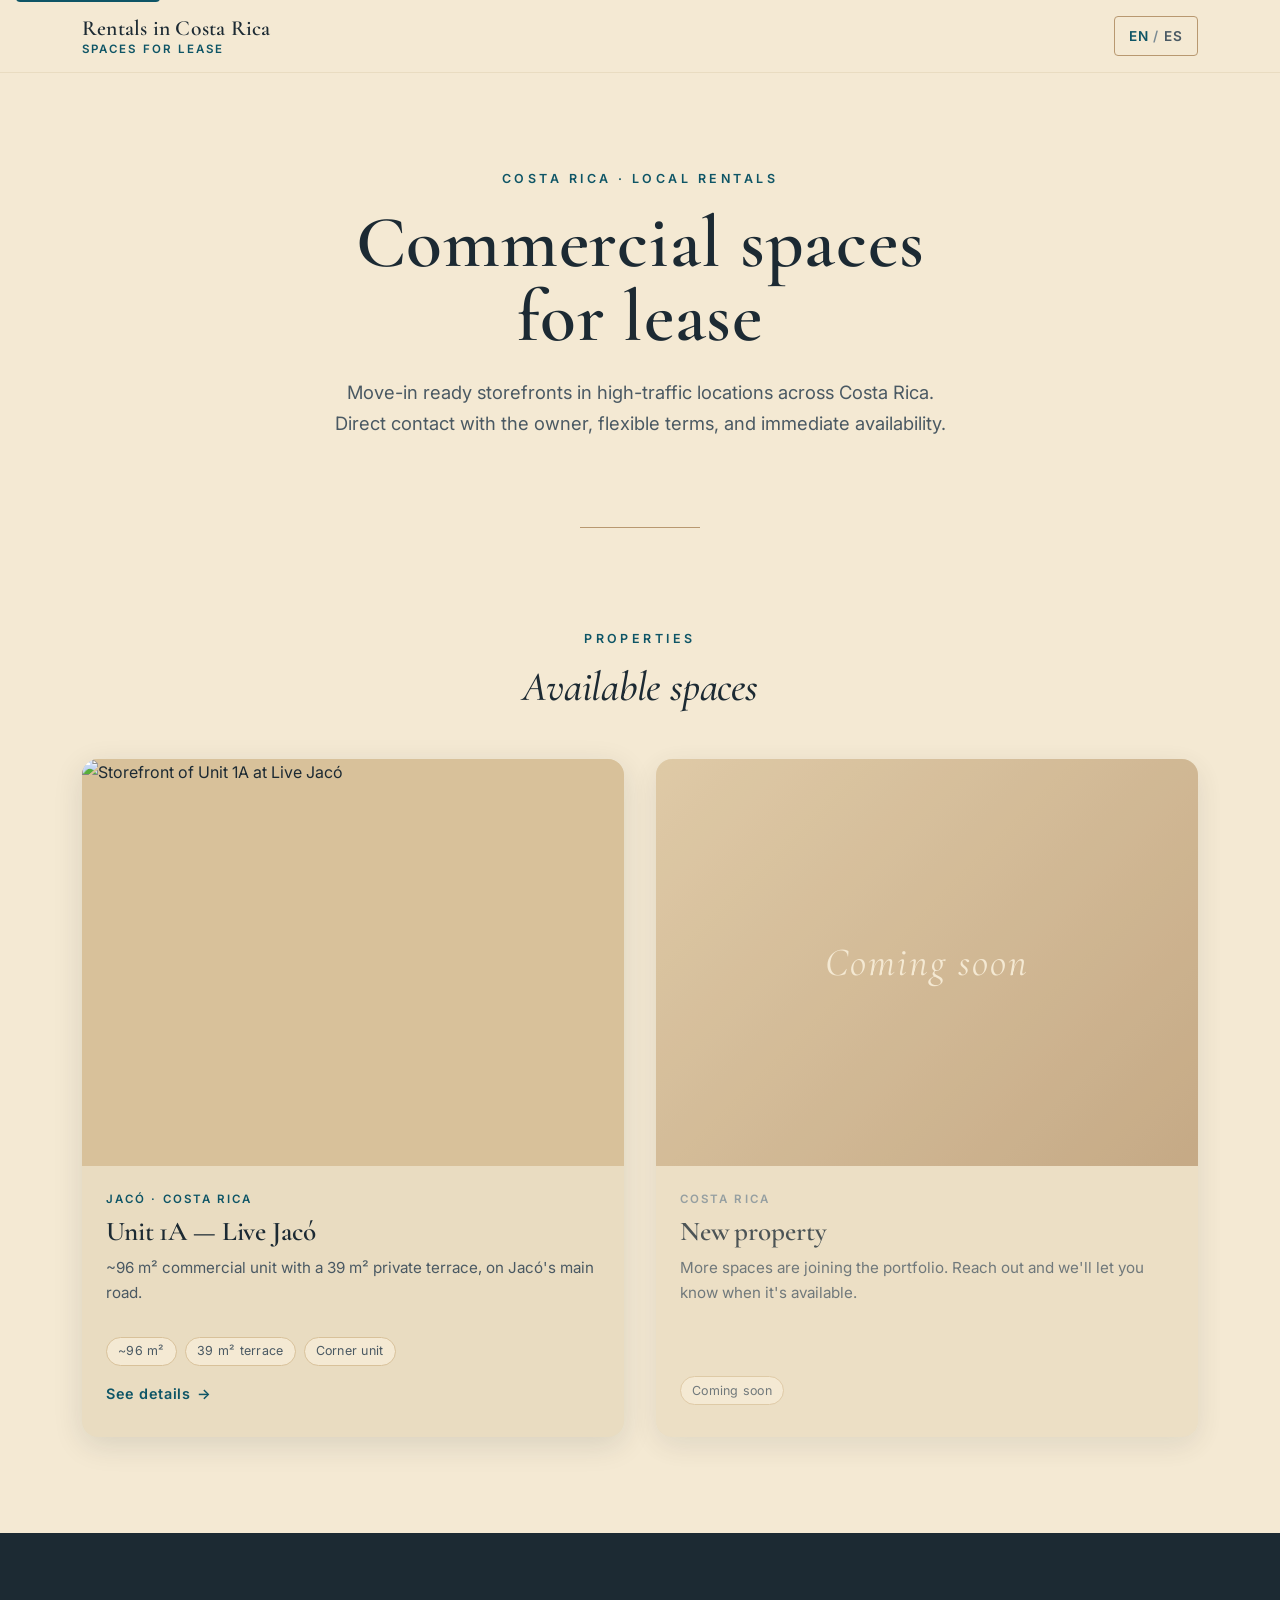
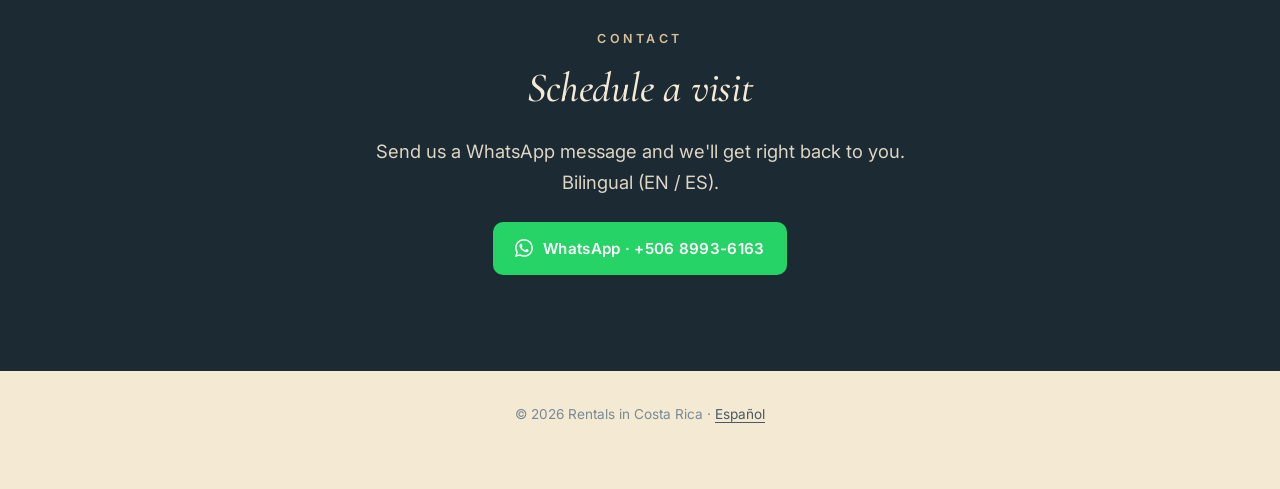
==== docs/index.html @ 7b813b88 "Initial commit: rentalincostarica.com home (bilingual ES/EN)" ====
<!doctype html>
<html lang="es">
<head>
  <meta charset="utf-8">
  <meta name="viewport" content="width=device-width, initial-scale=1">
  <title>Rentals in Costa Rica — Locales comerciales en alquiler</title>
  <meta name="description" content="Locales comerciales en alquiler en Costa Rica. Espacios listos para tu negocio en zonas de alto tránsito.">
  <meta name="theme-color" content="#0e5566">

  <link rel="canonical" href="https://rentalincostarica.com/">
  <link rel="alternate" hreflang="es" href="https://rentalincostarica.com/">
  <link rel="alternate" hreflang="en" href="https://rentalincostarica.com/en/">
  <link rel="alternate" hreflang="x-default" href="https://rentalincostarica.com/">

  <!-- Open Graph -->
  <meta property="og:type" content="website">
  <meta property="og:locale" content="es_CR">
  <meta property="og:locale:alternate" content="en_US">
  <meta property="og:title" content="Rentals in Costa Rica — Locales comerciales en alquiler">
  <meta property="og:description" content="Locales comerciales en alquiler en Costa Rica. Espacios listos para tu negocio.">
  <meta property="og:url" content="https://rentalincostarica.com/">
  <meta name="twitter:card" content="summary_large_image">

  <!-- Fonts -->
  <link rel="preconnect" href="https://fonts.googleapis.com">
  <link rel="preconnect" href="https://fonts.gstatic.com" crossorigin>
  <link href="https://fonts.googleapis.com/css2?family=Cormorant+Garamond:ital,wght@0,500;0,600;0,700;1,500;1,600&family=Inter:wght@400;500;600;700&display=swap" rel="stylesheet">

  <link rel="stylesheet" href="css/style.css">

  <!-- Auto-redirect to /en/ on first visit if browser prefers non-Spanish -->
  <script>
    (function () {
      try {
        var saved = localStorage.getItem('lang');
        if (saved === 'en') { location.replace('en/' + (location.hash || '')); return; }
        if (saved === 'es') return;
        var nav = (navigator.language || navigator.userLanguage || '').toLowerCase();
        if (nav && nav.indexOf('es') !== 0) {
          location.replace('en/' + (location.hash || ''));
        }
      } catch (e) { /* localStorage may be unavailable */ }
    })();
  </script>
</head>
<body>

<a class="skip-link" href="#contenido">Saltar al contenido</a>

<header class="site-header">
  <div class="site-header__inner">
    <a class="brand" href="./" aria-label="Rentals in Costa Rica — Inicio">
      <span class="brand__name">Rentals in Costa Rica</span>
      <span class="brand__sub">Locales en alquiler</span>
    </a>
    <a class="lang-toggle" href="en/" aria-label="Switch to English">
      <span class="lang-toggle__current">ES</span>
      <span class="lang-toggle__sep">/</span>
      <span class="lang-toggle__other">EN</span>
    </a>
  </div>
</header>

<main id="contenido">

  <!-- ============ HERO ============ -->
  <section class="hero">
    <div class="hero__inner">
      <p class="eyebrow">Costa Rica · Local Rentals</p>
      <h1>Locales comerciales<br>en alquiler</h1>
      <p class="lead">
        Espacios listos para tu negocio en zonas de alto tránsito de Costa Rica.
        Atención directa con la propietaria, condiciones flexibles y entrega inmediata.
      </p>
    </div>
  </section>

  <!-- ============ PROPIEDADES ============ -->
  <section class="section" id="propiedades">
    <div class="container">
      <div class="section-head">
        <p class="eyebrow">Propiedades</p>
        <h2>Espacios disponibles</h2>
      </div>

      <div class="props">

        <!-- Local 1A · Live Jacó -->
        <a class="prop" href="/jaco-live-local/" aria-label="Ver Local 1A en Live Jacó">
          <div class="prop__img">
            <img src="/jaco-live-local/images/gallery/fachada-600.webp"
                 alt="Fachada del Local 1A en Live Jacó"
                 width="600" height="451"
                 loading="lazy"
                 onerror="this.onerror=null;this.src='/jaco-live-local/images/gallery/fachada-600.jpg';">
          </div>
          <div class="prop__body">
            <p class="prop__loc">Jacó · Costa Rica</p>
            <h3 class="prop__title">Local 1A — Live Jacó</h3>
            <p class="prop__sub">Local comercial de ~96 m² con terraza privada de 39 m², sobre la calle principal de Jacó.</p>
            <div class="prop__meta">
              <span class="prop__tag">~96 m²</span>
              <span class="prop__tag">Terraza 39 m²</span>
              <span class="prop__tag">Esquinero</span>
            </div>
            <span class="prop__cta">Ver detalles</span>
          </div>
        </a>

        <!-- Placeholder próxima propiedad -->
        <div class="prop prop--soon" aria-label="Nueva propiedad próximamente">
          <div class="prop__img">
            <div class="prop__placeholder">Próximamente</div>
          </div>
          <div class="prop__body">
            <p class="prop__loc">Costa Rica</p>
            <h3 class="prop__title">Nueva propiedad</h3>
            <p class="prop__sub">Estamos sumando más espacios al portafolio. Contactanos si querés que te avisemos cuando esté disponible.</p>
            <div class="prop__meta">
              <span class="prop__tag">Próximamente</span>
            </div>
          </div>
        </div>

      </div>
    </div>
  </section>

  <!-- ============ CONTACTO ============ -->
  <section class="section section--dark contact" id="contacto">
    <div class="container-narrow">
      <p class="eyebrow">Contacto</p>
      <h2>Coordiná una visita</h2>
      <p class="lead">
        Escribinos por WhatsApp y te respondemos directamente. Atención bilingüe (ES / EN).
      </p>
      <a class="btn btn--whatsapp"
         href="https://wa.me/50689936163?text=Hola%2C%20me%20interesa%20conocer%20las%20propiedades%20disponibles."
         target="_blank" rel="noopener">
        <svg class="btn-icon" viewBox="0 0 24 24" fill="currentColor" aria-hidden="true">
          <path d="M17.472 14.382c-.297-.149-1.758-.867-2.03-.967-.273-.099-.471-.148-.67.15-.197.297-.767.966-.94 1.164-.173.199-.347.223-.644.075-.297-.15-1.255-.463-2.39-1.475-.883-.788-1.48-1.761-1.653-2.059-.173-.297-.018-.458.13-.606.134-.133.298-.347.446-.52.149-.174.198-.298.298-.497.099-.198.05-.371-.025-.52-.075-.149-.669-1.612-.916-2.207-.242-.579-.487-.5-.669-.51l-.57-.01c-.198 0-.52.074-.792.372s-1.04 1.016-1.04 2.479 1.065 2.876 1.213 3.074c.149.198 2.095 3.2 5.077 4.487.709.306 1.262.489 1.694.625.712.227 1.36.195 1.871.118.571-.085 1.758-.719 2.006-1.413.247-.694.247-1.289.173-1.413-.074-.124-.272-.198-.57-.347zM12.05 21.785h-.004a9.87 9.87 0 0 1-5.031-1.378l-.361-.214-3.741.982.998-3.648-.235-.374a9.86 9.86 0 0 1-1.51-5.26c.001-5.45 4.436-9.884 9.889-9.884 2.64 0 5.122 1.03 6.988 2.898a9.825 9.825 0 0 1 2.893 6.99c-.003 5.45-4.437 9.884-9.886 9.884zm8.413-18.297A11.815 11.815 0 0 0 12.05 0C5.495 0 .16 5.335.157 11.892c0 2.096.547 4.142 1.588 5.945L.057 24l6.305-1.654a11.882 11.882 0 0 0 5.683 1.448h.005c6.554 0 11.89-5.335 11.893-11.892a11.821 11.821 0 0 0-3.48-8.413z"/>
        </svg>
        WhatsApp · +506 8993-6163
      </a>
    </div>
  </section>

</main>

<footer class="site-footer">
  <div class="container">
    <p>© <span id="y"></span> Rentals in Costa Rica · <a href="en/">English</a></p>
  </div>
  <script>document.getElementById('y').textContent = new Date().getFullYear();</script>
</footer>

</body>
</html>
---- docs/css/style.css ----
/* ============================================================
   Rentals in Costa Rica — Home / Portfolio
   Shares the visual language of the Live Jacó site:
   warm cream background, teal primary, sand accents,
   Cormorant Garamond serif + Inter sans.
   ============================================================ */

/* ---------- Reset & base ---------- */
*, *::before, *::after { box-sizing: border-box; }
html { -webkit-text-size-adjust: 100%; scroll-behavior: smooth; }
@media (prefers-reduced-motion: reduce) {
  html { scroll-behavior: auto; }
  *, *::before, *::after { animation-duration: 0.001ms !important; transition-duration: 0.001ms !important; }
}
body {
  margin: 0;
  font-family: var(--font-body);
  font-size: 16px;
  line-height: 1.65;
  color: var(--c-ink);
  background: var(--c-cream);
  -webkit-font-smoothing: antialiased;
  text-rendering: optimizeLegibility;
}
img { max-width: 100%; height: auto; display: block; }
a { color: var(--c-primary); text-underline-offset: 3px; text-decoration-thickness: 1px; }
a:hover { text-decoration-thickness: 2px; }
button { font: inherit; cursor: pointer; }
:focus-visible { outline: 3px solid var(--c-accent); outline-offset: 3px; border-radius: 4px; }

/* ---------- Tokens ---------- */
:root {
  --c-dark: #1c2a33;
  --c-dark-2: #243641;
  --c-primary: #0e5566;
  --c-primary-light: #3d8593;
  --c-cream: #f4e9d3;
  --c-cream-2: #e9dcc1;
  --c-sand: #d8c19a;
  --c-sand-dark: #b89870;
  --c-accent: #b8702f;
  --c-accent-dark: #9a5a23;
  --c-ink: #1c2a33;
  --c-ink-soft: #4a5963;
  --c-ink-mute: #7a8a93;
  --c-on-dark: #f4e9d3;
  --c-whatsapp: #25d366;
  --c-whatsapp-dark: #1ebe5b;

  --font-display: "Cormorant Garamond", "Playfair Display", Georgia, "Times New Roman", serif;
  --font-body: "Inter", -apple-system, BlinkMacSystemFont, "Segoe UI", Roboto, "Helvetica Neue", Arial, sans-serif;

  --radius-sm: 4px;
  --radius: 10px;
  --radius-lg: 16px;
  --shadow-soft: 0 8px 30px rgba(28, 42, 51, 0.12);
  --shadow-img: 0 16px 40px rgba(28, 42, 51, 0.25);

  --container: 1180px;
  --container-narrow: 880px;

  --space-1: 0.5rem;
  --space-2: 1rem;
  --space-3: 1.5rem;
  --space-4: 2rem;
  --space-5: 3rem;
  --space-6: 4rem;
  --space-7: 6rem;
  --space-8: 8rem;
}

/* ---------- Typography ---------- */
h1, h2, h3, h4 {
  font-family: var(--font-display);
  font-weight: 600;
  line-height: 1.1;
  margin: 0 0 var(--space-3);
  color: var(--c-ink);
  letter-spacing: -0.005em;
}
h1 {
  font-size: clamp(2.4rem, 5vw + 1rem, 4.6rem);
  font-weight: 600;
  letter-spacing: 0.01em;
  line-height: 1.0;
}
h2 {
  font-size: clamp(1.8rem, 3vw + 0.8rem, 2.6rem);
  font-weight: 500;
  font-style: italic;
}
h3 {
  font-size: clamp(1.05rem, 0.4vw + 1rem, 1.25rem);
  font-weight: 600;
  font-style: normal;
  font-family: var(--font-body);
  letter-spacing: 0.01em;
}
p { margin: 0 0 var(--space-2); }

.eyebrow {
  font-family: var(--font-body);
  font-size: 0.78rem;
  font-weight: 600;
  letter-spacing: 0.28em;
  text-transform: uppercase;
  color: var(--c-primary);
  margin-bottom: var(--space-2);
}

.lead {
  font-size: 1.15rem;
  color: var(--c-ink-soft);
  line-height: 1.7;
}

/* ---------- Layout ---------- */
.container { max-width: var(--container); margin: 0 auto; padding: 0 var(--space-4); }
.container-narrow { max-width: var(--container-narrow); margin: 0 auto; padding: 0 var(--space-4); }

.section { padding: var(--space-7) 0; }
.section--dark { background: var(--c-dark); color: var(--c-on-dark); }
.section--dark .eyebrow { color: var(--c-sand); }
.section--dark h2, .section--dark h3 { color: var(--c-on-dark); }

.skip-link {
  position: absolute; top: -40px; left: var(--space-2);
  background: var(--c-primary); color: white; padding: var(--space-1) var(--space-2);
  border-radius: var(--radius-sm); z-index: 100;
}
.skip-link:focus { top: var(--space-2); }

/* ---------- Header ---------- */
.site-header {
  position: sticky; top: 0; z-index: 50;
  background: var(--c-cream);
  border-bottom: 1px solid var(--c-cream-2);
}
.site-header__inner {
  max-width: var(--container);
  margin: 0 auto;
  padding: var(--space-2) var(--space-4);
  display: flex; align-items: center; justify-content: space-between;
  gap: var(--space-3);
}
.brand {
  display: flex; flex-direction: column;
  text-decoration: none; color: var(--c-ink);
  line-height: 1.1;
}
.brand__name {
  font-family: var(--font-display);
  font-size: 1.35rem;
  font-weight: 600;
  letter-spacing: 0.01em;
}
.brand__sub {
  font-size: 0.72rem;
  font-weight: 600;
  letter-spacing: 0.18em;
  text-transform: uppercase;
  color: var(--c-primary);
  margin-top: 2px;
}
.lang-toggle {
  display: inline-flex; align-items: center; gap: 0.25rem;
  font-weight: 600; font-size: 0.85rem;
  letter-spacing: 0.1em; text-transform: uppercase;
  text-decoration: none;
  padding: 0.5rem 0.85rem;
  border: 1px solid var(--c-sand-dark);
  border-radius: var(--radius-sm);
  color: var(--c-ink-soft);
  background: transparent;
}
.lang-toggle:hover { background: var(--c-cream-2); }
.lang-toggle__current { color: var(--c-primary); }
.lang-toggle__sep { color: var(--c-ink-mute); }

/* ---------- Hero ---------- */
.hero {
  padding: var(--space-7) 0 var(--space-6);
  position: relative;
  overflow: hidden;
}
.hero::after {
  content: ""; position: absolute;
  bottom: 0; left: 50%;
  transform: translateX(-50%);
  width: 120px; height: 1px;
  background: var(--c-sand-dark);
}
.hero__inner {
  max-width: var(--container-narrow);
  margin: 0 auto;
  padding: 0 var(--space-4);
  text-align: center;
}
.hero h1 { margin-bottom: var(--space-3); }
.hero .lead { max-width: 640px; margin: 0 auto var(--space-3); }

/* ---------- Property cards ---------- */
.props {
  display: grid;
  grid-template-columns: repeat(auto-fit, minmax(280px, 1fr));
  gap: var(--space-4);
}
.prop {
  display: flex; flex-direction: column;
  background: var(--c-cream-2);
  border-radius: var(--radius-lg);
  overflow: hidden;
  text-decoration: none;
  color: inherit;
  box-shadow: var(--shadow-soft);
  transition: transform 0.25s ease, box-shadow 0.25s ease;
}
.prop:hover {
  transform: translateY(-4px);
  box-shadow: 0 16px 40px rgba(28, 42, 51, 0.18);
}
.prop--soon { cursor: default; opacity: 0.78; }
.prop--soon:hover { transform: none; box-shadow: var(--shadow-soft); }
.prop__img {
  aspect-ratio: 4 / 3;
  background: var(--c-sand);
  position: relative;
  overflow: hidden;
}
.prop__img img {
  width: 100%; height: 100%; object-fit: cover;
}
.prop__placeholder {
  width: 100%; height: 100%;
  display: flex; align-items: center; justify-content: center;
  background: linear-gradient(135deg, var(--c-sand) 0%, var(--c-sand-dark) 100%);
  color: var(--c-cream);
  font-family: var(--font-display);
  font-size: 2.5rem;
  font-style: italic;
  letter-spacing: 0.05em;
}
.prop__body {
  padding: var(--space-3) var(--space-3) var(--space-4);
  display: flex; flex-direction: column;
  flex: 1;
}
.prop__loc {
  font-size: 0.72rem;
  font-weight: 600;
  letter-spacing: 0.18em;
  text-transform: uppercase;
  color: var(--c-primary);
  margin-bottom: var(--space-1);
}
.prop--soon .prop__loc { color: var(--c-ink-mute); }
.prop__title {
  font-family: var(--font-display);
  font-size: 1.7rem;
  font-weight: 600;
  margin: 0 0 var(--space-1);
  letter-spacing: -0.005em;
  line-height: 1.1;
}
.prop__sub {
  color: var(--c-ink-soft);
  font-size: 0.95rem;
  margin: 0 0 var(--space-2);
}
.prop__meta {
  display: flex; flex-wrap: wrap;
  gap: 0.5rem;
  margin-top: auto;
  padding-top: var(--space-2);
  font-size: 0.85rem;
  color: var(--c-ink-soft);
}
.prop__tag {
  background: var(--c-cream);
  border: 1px solid var(--c-sand);
  border-radius: 999px;
  padding: 0.2rem 0.7rem;
  font-size: 0.78rem;
  letter-spacing: 0.02em;
}
.prop__cta {
  display: inline-flex; align-items: center; gap: 0.4rem;
  margin-top: var(--space-2);
  color: var(--c-primary);
  font-weight: 600;
  font-size: 0.9rem;
  letter-spacing: 0.04em;
}
.prop__cta::after { content: "→"; transition: transform 0.2s; }
.prop:hover .prop__cta::after { transform: translateX(4px); }

/* ---------- Contact / dark band ---------- */
.contact { text-align: center; }
.contact .lead { max-width: 540px; margin: 0 auto var(--space-3); color: var(--c-on-dark); opacity: 0.9; }
.btn {
  display: inline-flex; align-items: center; gap: 0.6rem;
  padding: 0.85rem 1.4rem;
  border-radius: var(--radius);
  font-weight: 600;
  font-size: 0.95rem;
  letter-spacing: 0.02em;
  text-decoration: none;
  border: 0;
  transition: transform 0.15s, box-shadow 0.15s;
}
.btn--whatsapp {
  background: var(--c-whatsapp);
  color: white;
}
.btn--whatsapp:hover {
  background: var(--c-whatsapp-dark);
  transform: translateY(-1px);
  box-shadow: 0 6px 18px rgba(37, 211, 102, 0.35);
}
.btn-icon { width: 18px; height: 18px; flex-shrink: 0; }

/* ---------- Footer ---------- */
.site-footer {
  padding: var(--space-4) 0 var(--space-5);
  text-align: center;
  font-size: 0.85rem;
  color: var(--c-ink-mute);
}
.site-footer a { color: var(--c-ink-soft); }

/* ---------- Section heading helper ---------- */
.section-head { text-align: center; margin-bottom: var(--space-5); }
.section-head .eyebrow { display: inline-block; }

/* ---------- Responsive tweaks ---------- */
@media (max-width: 640px) {
  .section { padding: var(--space-6) 0; }
  .hero { padding: var(--space-5) 0 var(--space-5); }
  .site-header__inner { padding: var(--space-2); }
}
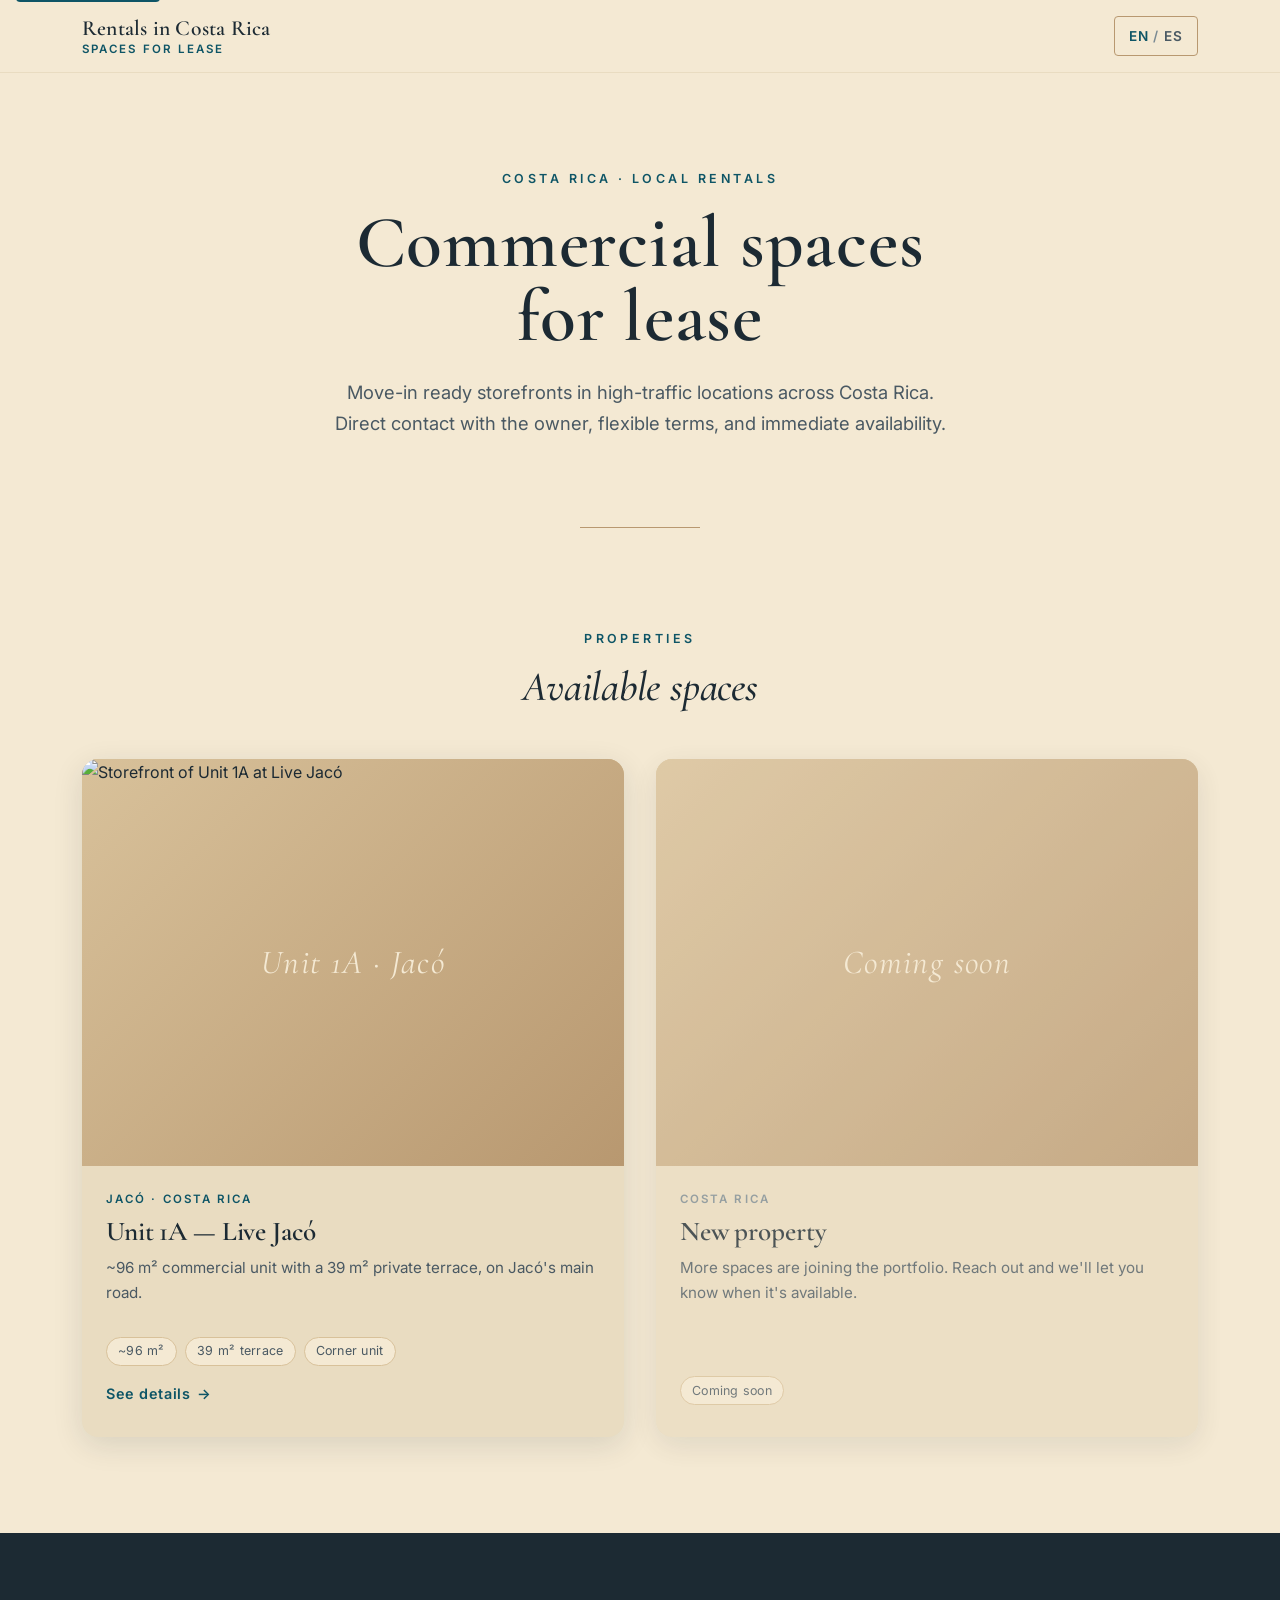
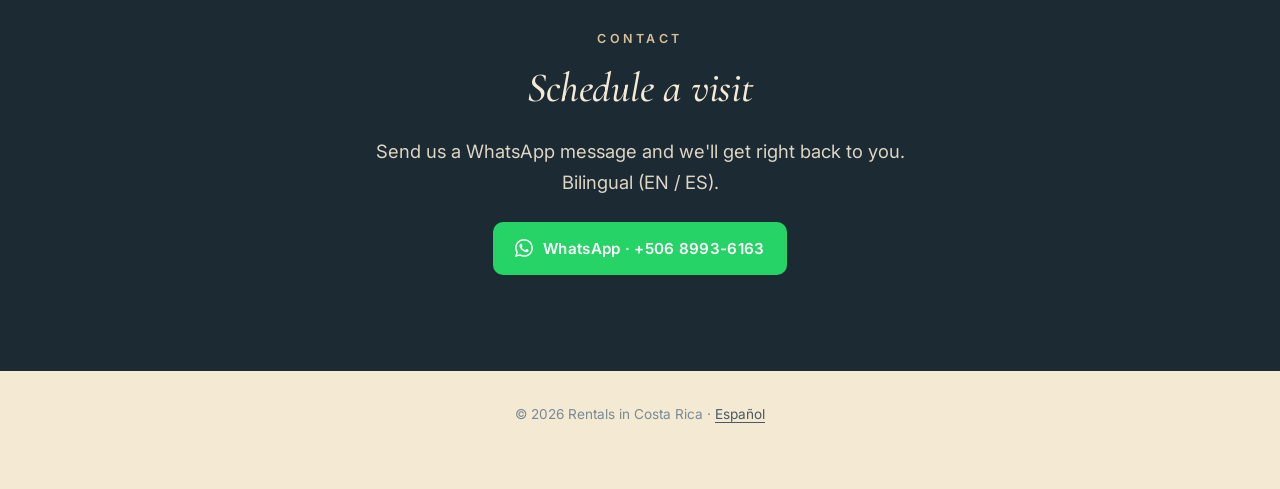
==== commit 1cf39be6: "Fix local preview: bundle Jaco card image, add placeholder fallback, localhost link swap" ====
--- a/docs/index.html
+++ b/docs/index.html
@@ -86,13 +86,14 @@
       <div class="props">
 
         <!-- Local 1A · Live Jacó -->
-        <a class="prop" href="/jaco-live-local/" aria-label="Ver Local 1A en Live Jacó">
+        <a class="prop" href="/jaco-live-local/" data-local-href="../../docs/" aria-label="Ver Local 1A en Live Jacó">
           <div class="prop__img">
-            <img src="/jaco-live-local/images/gallery/fachada-600.webp"
+            <div class="prop__placeholder" aria-hidden="true">Local 1A · Jacó</div>
+            <img src="images/properties/jaco-live-local.webp"
                  alt="Fachada del Local 1A en Live Jacó"
                  width="600" height="451"
                  loading="lazy"
-                 onerror="this.onerror=null;this.src='/jaco-live-local/images/gallery/fachada-600.jpg';">
+                 onerror="this.onerror=null;this.src='images/properties/jaco-live-local.jpg';">
           </div>
           <div class="prop__body">
             <p class="prop__loc">Jacó · Costa Rica</p>
@@ -154,5 +155,16 @@
   <script>document.getElementById('y').textContent = new Date().getFullYear();</script>
 </footer>
 
+
+<!-- Local dev convenience: swap absolute /jaco-live-local/ links to relative paths when on localhost -->
+<script>
+(function () {
+  if (location.hostname !== 'localhost' && location.hostname !== '127.0.0.1') return;
+  document.querySelectorAll('a[data-local-href]').forEach(function (a) {
+    a.setAttribute('href', a.getAttribute('data-local-href'));
+  });
+})();
+</script>
+
 </body>
 </html>
--- a/docs/css/style.css
+++ b/docs/css/style.css
@@ -228,17 +228,23 @@
   overflow: hidden;
 }
 .prop__img img {
-  width: 100%; height: 100%; object-fit: cover;
+  position: absolute; inset: 0;
+  width: 100%; height: 100%;
+  object-fit: cover;
+  z-index: 1;
 }
 .prop__placeholder {
-  width: 100%; height: 100%;
+  position: absolute; inset: 0;
   display: flex; align-items: center; justify-content: center;
   background: linear-gradient(135deg, var(--c-sand) 0%, var(--c-sand-dark) 100%);
   color: var(--c-cream);
   font-family: var(--font-display);
-  font-size: 2.5rem;
+  font-size: clamp(1.2rem, 2vw + 0.5rem, 2.2rem);
   font-style: italic;
-  letter-spacing: 0.05em;
+  letter-spacing: 0.04em;
+  text-align: center;
+  padding: 0 1rem;
+  z-index: 0;
 }
 .prop__body {
   padding: var(--space-3) var(--space-3) var(--space-4);
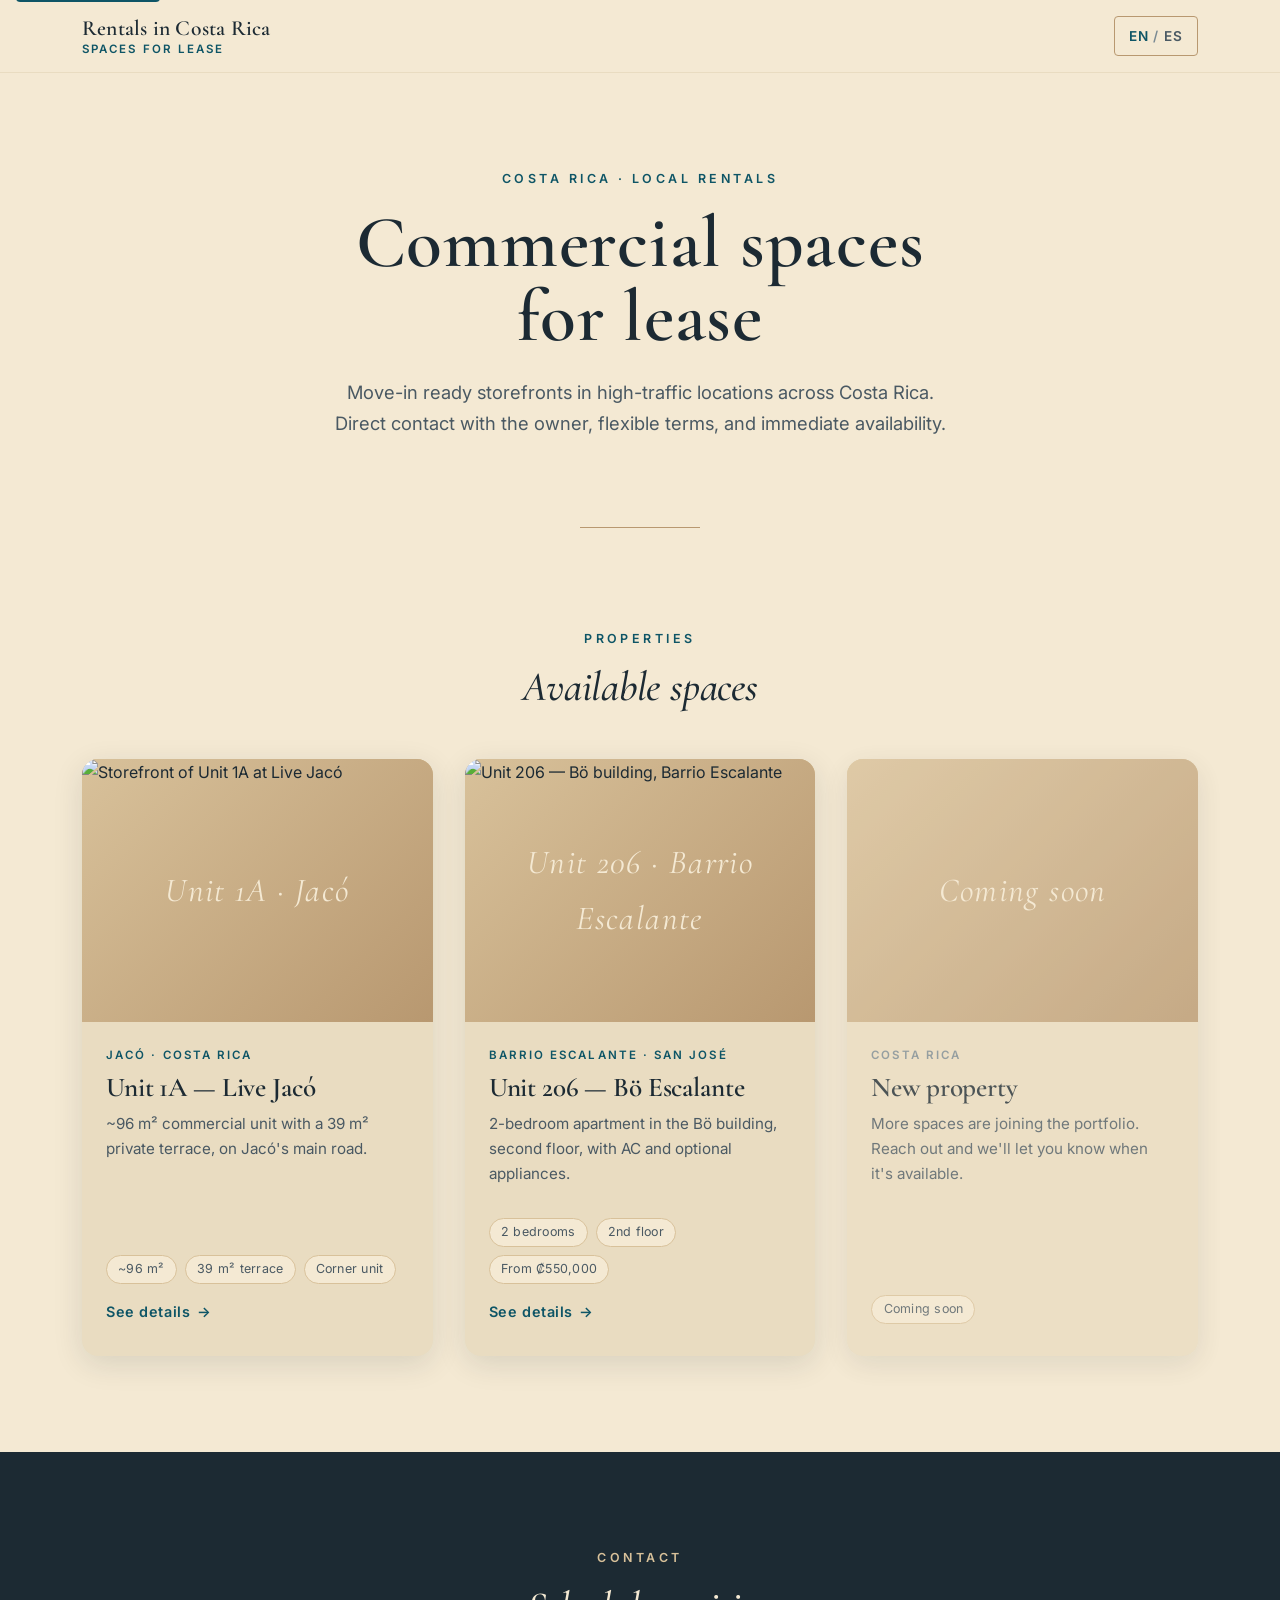
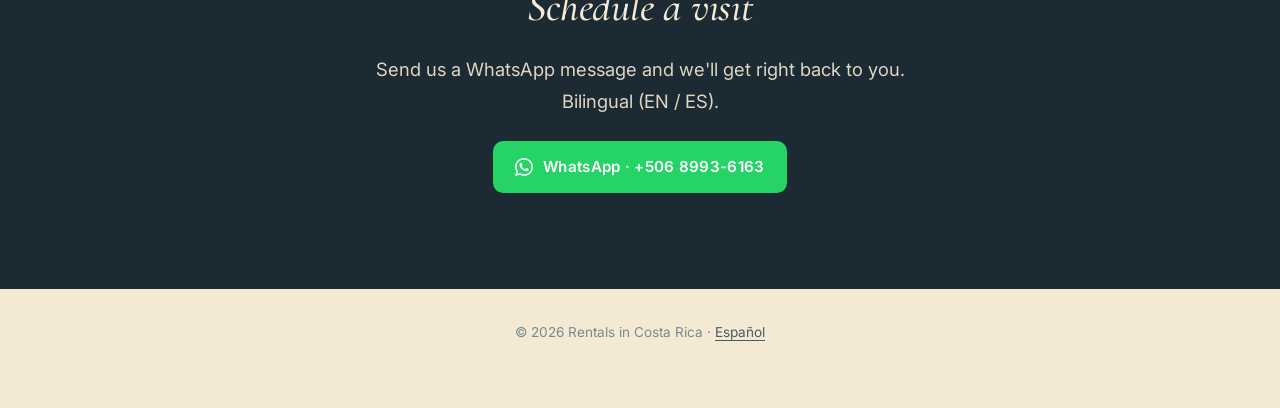
==== commit 06c752b1: "Add Apto 206 (Bö Escalante) listing to hub ES and EN cards link to /bo-206/ with the same pattern as" ====
--- a/docs/index.html
+++ b/docs/index.html
@@ -108,6 +108,29 @@
           </div>
         </a>
 
+        <!-- Apto 206 · Bö Escalante -->
+        <a class="prop" href="/bo-206/" data-local-href="../../bo-206/docs/" aria-label="Ver Apartamento 206 en Bö Escalante">
+          <div class="prop__img">
+            <div class="prop__placeholder" aria-hidden="true">Apto 206 · Barrio Escalante</div>
+            <img src="images/properties/bo-206.webp"
+                 alt="Apartamento 206 — Edificio Bö, Barrio Escalante"
+                 width="600" height="450"
+                 loading="lazy"
+                 onerror="this.onerror=null;this.src='images/properties/bo-206.jpg';">
+          </div>
+          <div class="prop__body">
+            <p class="prop__loc">Barrio Escalante · San José</p>
+            <h3 class="prop__title">Apto 206 — Bö Escalante</h3>
+            <p class="prop__sub">Apartamento de 2 habitaciones en el edificio Bö, segundo piso, con AC y electrodomésticos opcionales.</p>
+            <div class="prop__meta">
+              <span class="prop__tag">2 habitaciones</span>
+              <span class="prop__tag">Piso 2</span>
+              <span class="prop__tag">Desde ₡550.000</span>
+            </div>
+            <span class="prop__cta">Ver detalles</span>
+          </div>
+        </a>
+
         <!-- Placeholder próxima propiedad -->
         <div class="prop prop--soon" aria-label="Nueva propiedad próximamente">
           <div class="prop__img">
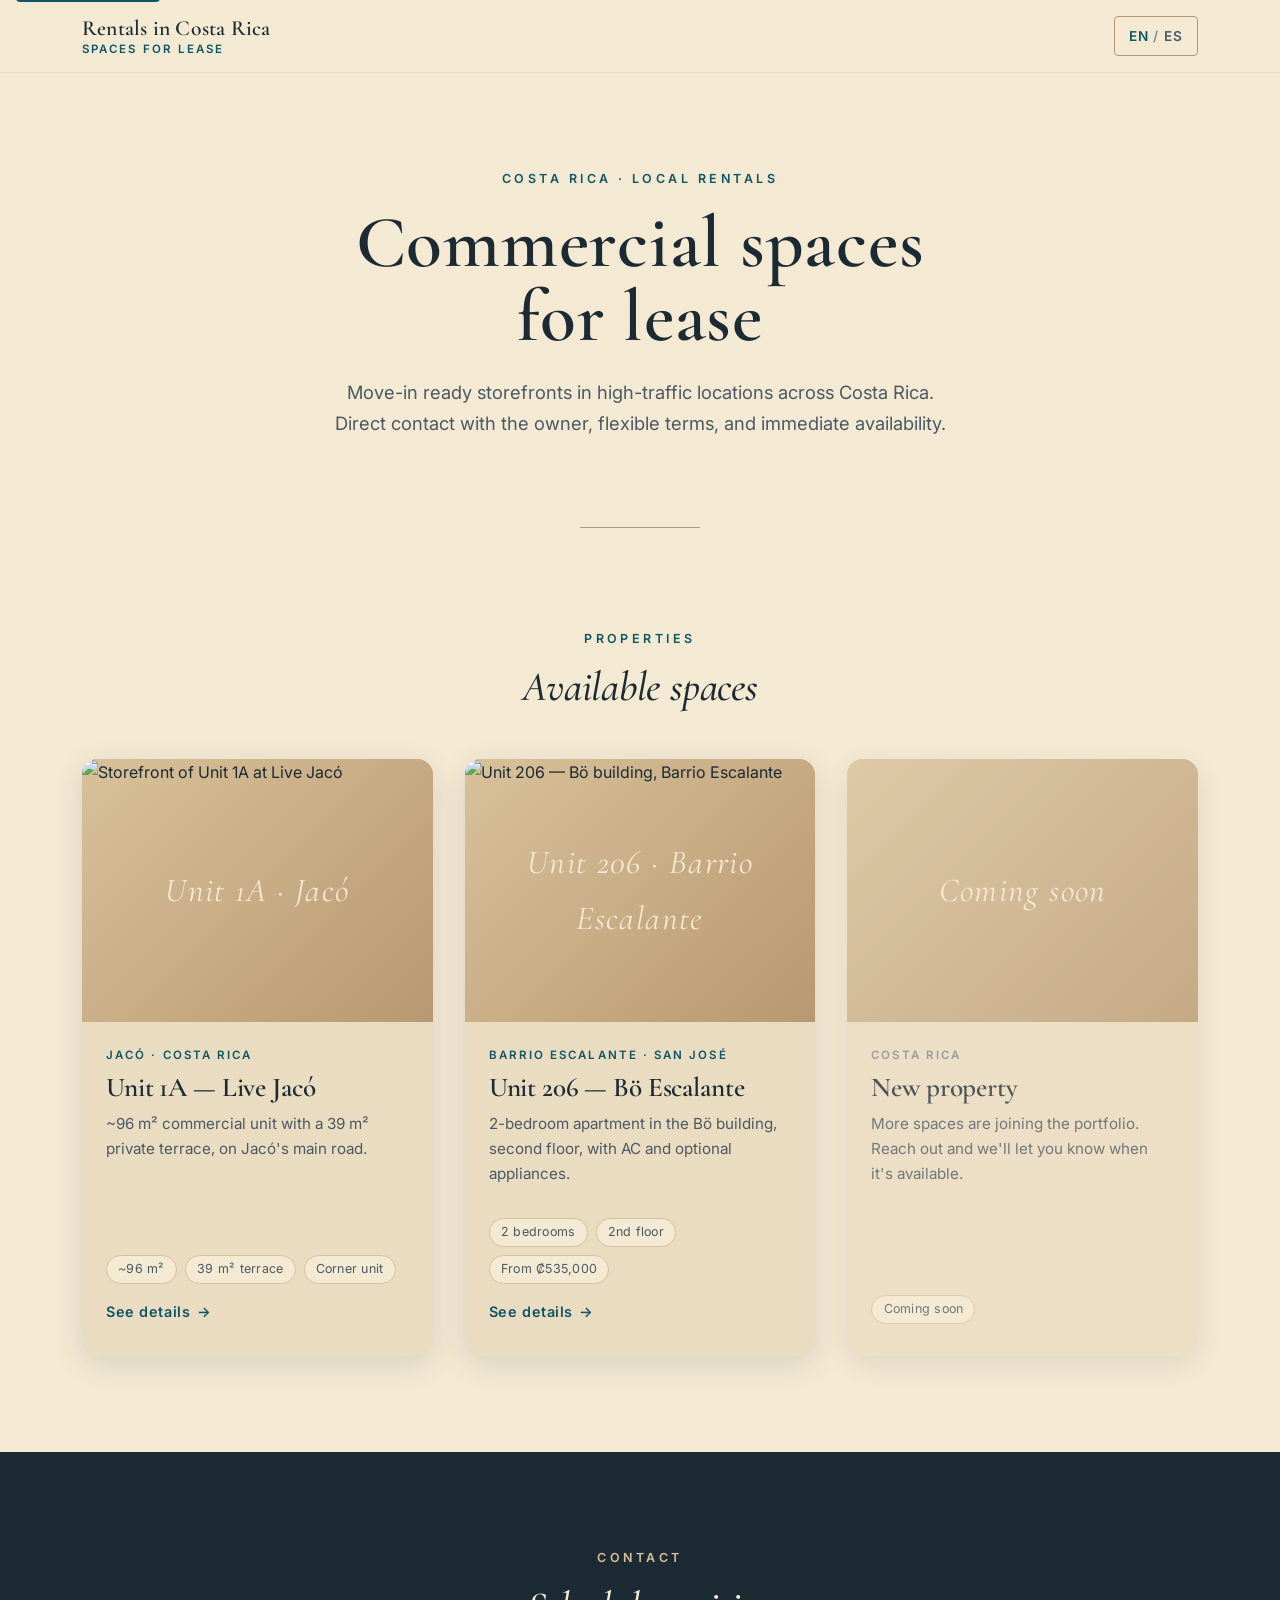
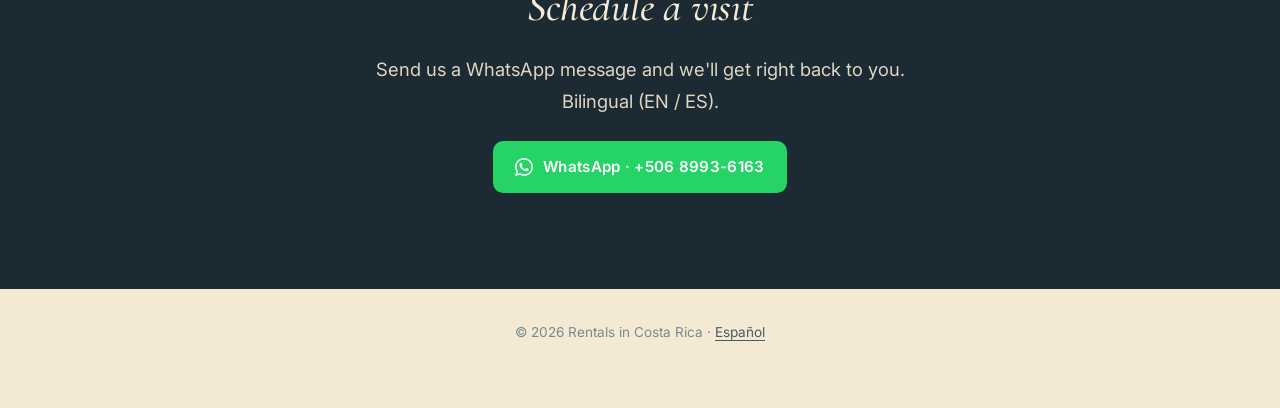
==== commit 1f363709: "improve inspiration section" ====
--- a/docs/index.html
+++ b/docs/index.html
@@ -125,7 +125,7 @@
             <div class="prop__meta">
               <span class="prop__tag">2 habitaciones</span>
               <span class="prop__tag">Piso 2</span>
-              <span class="prop__tag">Desde ₡550.000</span>
+              <span class="prop__tag">Desde ₡535.000</span>
             </div>
             <span class="prop__cta">Ver detalles</span>
           </div>
